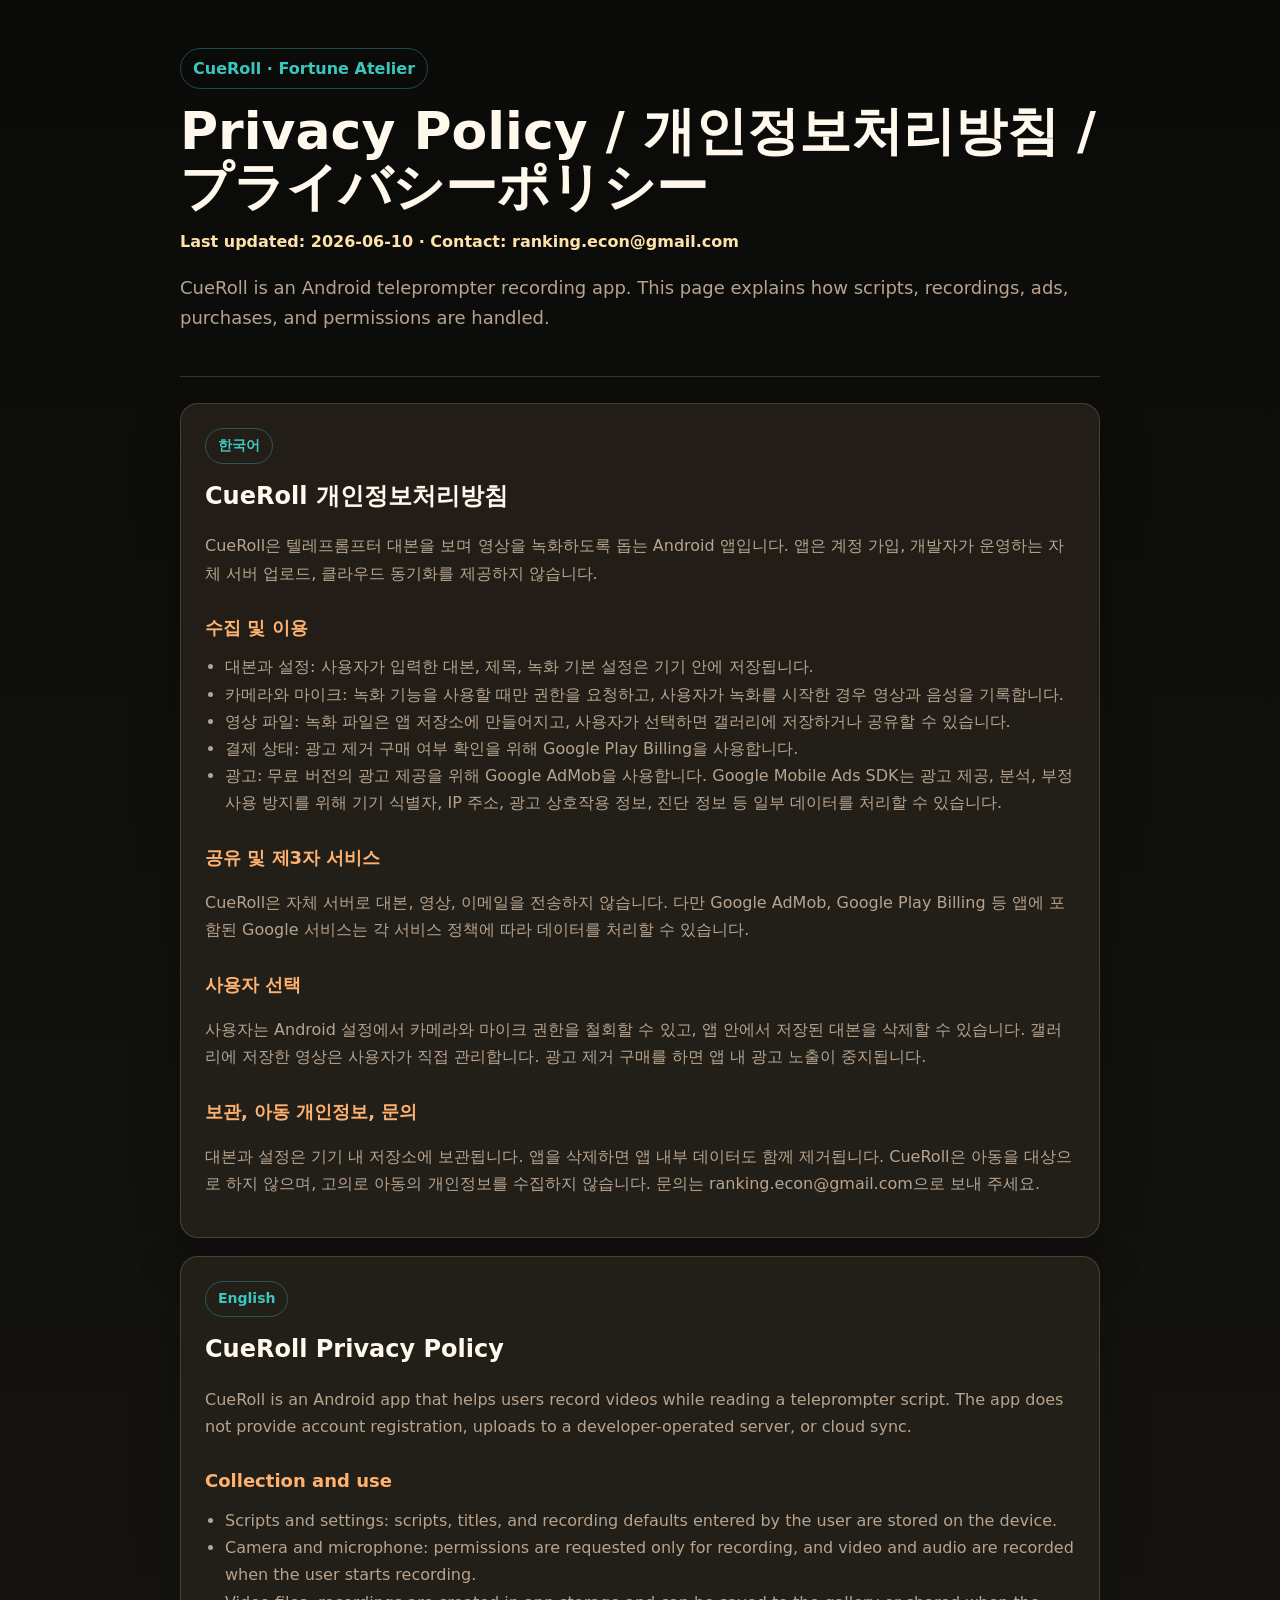
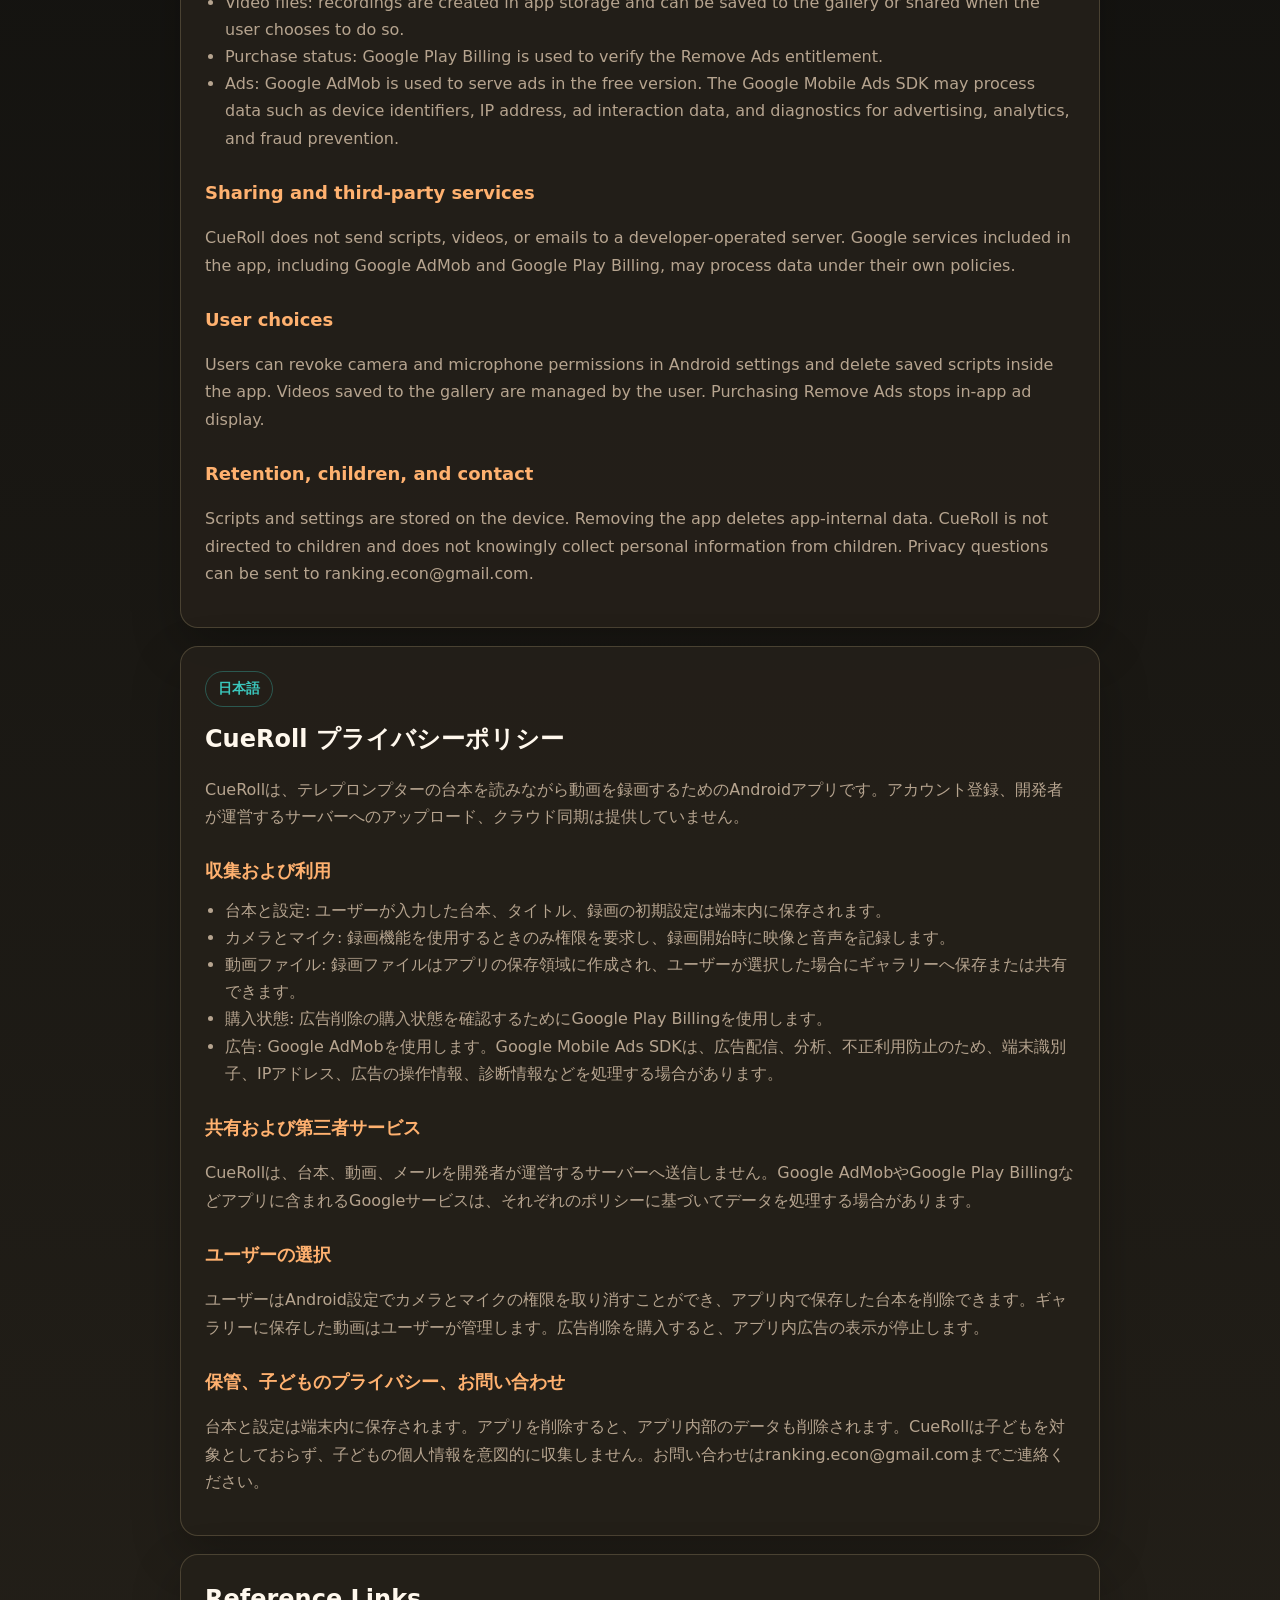
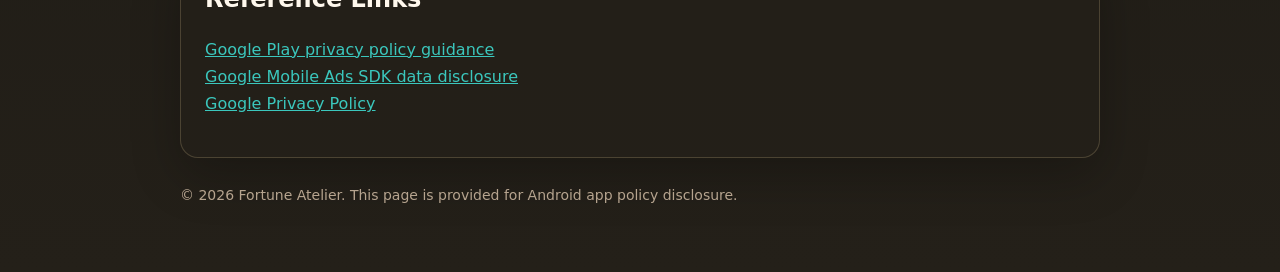
==== privacy/cueroll/index.html @ 60aeab27 "Add CueRoll privacy policy page" ====
<!doctype html>
<html lang="ko">
<head>
  <meta charset="utf-8">
  <meta name="viewport" content="width=device-width, initial-scale=1">
  <meta name="description" content="CueRoll 개인정보처리방침. Fortune Atelier가 제공하는 Android 텔레프롬프터 녹화 앱의 데이터 처리 안내입니다.">
  <link rel="canonical" href="https://raw5062-droid.github.io/privacy/cueroll/">
  <title>CueRoll 개인정보처리방침</title>
  <style>
    :root { color-scheme: dark; --bg:#141310; --deep:#0a0b09; --panel:#242019; --panel2:#2e281f; --line:rgba(255,226,168,.18); --text:#fff8ed; --muted:#b6a48f; --accent:#ffb16f; --primary:#ffe2a8; --teal:#3bc7bd; font-family:Inter,system-ui,-apple-system,BlinkMacSystemFont,"Segoe UI",sans-serif; }
    * { box-sizing:border-box; }
    body { margin:0; background:linear-gradient(180deg,var(--deep) 0%,var(--bg) 44%,var(--panel) 100%); color:var(--text); line-height:1.7; }
    main { width:min(920px,calc(100% - 32px)); margin:0 auto; padding:48px 0 64px; }
    header { margin-bottom:26px; padding-bottom:24px; border-bottom:1px solid var(--line); }
    .eyebrow { display:inline-flex; margin:0 0 14px; padding:6px 12px; border:1px solid rgba(59,199,189,.34); border-radius:999px; color:var(--teal); font-weight:800; }
    h1 { margin:0 0 12px; font-size:clamp(32px,6vw,52px); line-height:1.08; letter-spacing:0; }
    h2 { margin:0 0 12px; font-size:24px; letter-spacing:0; }
    h3 { margin:26px 0 8px; color:var(--accent); font-size:18px; letter-spacing:0; }
    p, li { color:var(--muted); }
    a { color:var(--teal); }
    .meta { margin:0; color:var(--primary); font-weight:700; }
    .lead { font-size:18px; }
    .card { margin:18px 0; padding:24px; background:rgba(36,32,25,.92); border:1px solid var(--line); border-radius:18px; box-shadow:0 18px 50px rgba(0,0,0,.24); }
    .language { display:inline-flex; margin-bottom:12px; padding:5px 12px; border:1px solid rgba(59,199,189,.34); border-radius:999px; color:var(--teal); font-size:14px; font-weight:800; }
    ul { margin:10px 0 0 20px; padding:0; }
    footer { margin-top:26px; color:var(--muted); font-size:14px; }
  </style>
</head>
<body>
  <main>
    <header>
      <p class="eyebrow">CueRoll · Fortune Atelier</p>
      <h1>Privacy Policy / 개인정보처리방침 / プライバシーポリシー</h1>
      <p class="meta">Last updated: 2026-06-10 · Contact: ranking.econ@gmail.com</p>
      <p class="lead">CueRoll is an Android teleprompter recording app. This page explains how scripts, recordings, ads, purchases, and permissions are handled.</p>
    </header>

    <section class="card" lang="ko">
      <span class="language">한국어</span>
      <h2>CueRoll 개인정보처리방침</h2>
      <p>CueRoll은 텔레프롬프터 대본을 보며 영상을 녹화하도록 돕는 Android 앱입니다. 앱은 계정 가입, 개발자가 운영하는 자체 서버 업로드, 클라우드 동기화를 제공하지 않습니다.</p>
      <h3>수집 및 이용</h3>
      <ul>
        <li>대본과 설정: 사용자가 입력한 대본, 제목, 녹화 기본 설정은 기기 안에 저장됩니다.</li>
        <li>카메라와 마이크: 녹화 기능을 사용할 때만 권한을 요청하고, 사용자가 녹화를 시작한 경우 영상과 음성을 기록합니다.</li>
        <li>영상 파일: 녹화 파일은 앱 저장소에 만들어지고, 사용자가 선택하면 갤러리에 저장하거나 공유할 수 있습니다.</li>
        <li>결제 상태: 광고 제거 구매 여부 확인을 위해 Google Play Billing을 사용합니다.</li>
        <li>광고: 무료 버전의 광고 제공을 위해 Google AdMob을 사용합니다. Google Mobile Ads SDK는 광고 제공, 분석, 부정 사용 방지를 위해 기기 식별자, IP 주소, 광고 상호작용 정보, 진단 정보 등 일부 데이터를 처리할 수 있습니다.</li>
      </ul>
      <h3>공유 및 제3자 서비스</h3>
      <p>CueRoll은 자체 서버로 대본, 영상, 이메일을 전송하지 않습니다. 다만 Google AdMob, Google Play Billing 등 앱에 포함된 Google 서비스는 각 서비스 정책에 따라 데이터를 처리할 수 있습니다.</p>
      <h3>사용자 선택</h3>
      <p>사용자는 Android 설정에서 카메라와 마이크 권한을 철회할 수 있고, 앱 안에서 저장된 대본을 삭제할 수 있습니다. 갤러리에 저장한 영상은 사용자가 직접 관리합니다. 광고 제거 구매를 하면 앱 내 광고 노출이 중지됩니다.</p>
      <h3>보관, 아동 개인정보, 문의</h3>
      <p>대본과 설정은 기기 내 저장소에 보관됩니다. 앱을 삭제하면 앱 내부 데이터도 함께 제거됩니다. CueRoll은 아동을 대상으로 하지 않으며, 고의로 아동의 개인정보를 수집하지 않습니다. 문의는 ranking.econ@gmail.com으로 보내 주세요.</p>
    </section>

    <section class="card" lang="en">
      <span class="language">English</span>
      <h2>CueRoll Privacy Policy</h2>
      <p>CueRoll is an Android app that helps users record videos while reading a teleprompter script. The app does not provide account registration, uploads to a developer-operated server, or cloud sync.</p>
      <h3>Collection and use</h3>
      <ul>
        <li>Scripts and settings: scripts, titles, and recording defaults entered by the user are stored on the device.</li>
        <li>Camera and microphone: permissions are requested only for recording, and video and audio are recorded when the user starts recording.</li>
        <li>Video files: recordings are created in app storage and can be saved to the gallery or shared when the user chooses to do so.</li>
        <li>Purchase status: Google Play Billing is used to verify the Remove Ads entitlement.</li>
        <li>Ads: Google AdMob is used to serve ads in the free version. The Google Mobile Ads SDK may process data such as device identifiers, IP address, ad interaction data, and diagnostics for advertising, analytics, and fraud prevention.</li>
      </ul>
      <h3>Sharing and third-party services</h3>
      <p>CueRoll does not send scripts, videos, or emails to a developer-operated server. Google services included in the app, including Google AdMob and Google Play Billing, may process data under their own policies.</p>
      <h3>User choices</h3>
      <p>Users can revoke camera and microphone permissions in Android settings and delete saved scripts inside the app. Videos saved to the gallery are managed by the user. Purchasing Remove Ads stops in-app ad display.</p>
      <h3>Retention, children, and contact</h3>
      <p>Scripts and settings are stored on the device. Removing the app deletes app-internal data. CueRoll is not directed to children and does not knowingly collect personal information from children. Privacy questions can be sent to ranking.econ@gmail.com.</p>
    </section>

    <section class="card" lang="ja">
      <span class="language">日本語</span>
      <h2>CueRoll プライバシーポリシー</h2>
      <p>CueRollは、テレプロンプターの台本を読みながら動画を録画するためのAndroidアプリです。アカウント登録、開発者が運営するサーバーへのアップロード、クラウド同期は提供していません。</p>
      <h3>収集および利用</h3>
      <ul>
        <li>台本と設定: ユーザーが入力した台本、タイトル、録画の初期設定は端末内に保存されます。</li>
        <li>カメラとマイク: 録画機能を使用するときのみ権限を要求し、録画開始時に映像と音声を記録します。</li>
        <li>動画ファイル: 録画ファイルはアプリの保存領域に作成され、ユーザーが選択した場合にギャラリーへ保存または共有できます。</li>
        <li>購入状態: 広告削除の購入状態を確認するためにGoogle Play Billingを使用します。</li>
        <li>広告: Google AdMobを使用します。Google Mobile Ads SDKは、広告配信、分析、不正利用防止のため、端末識別子、IPアドレス、広告の操作情報、診断情報などを処理する場合があります。</li>
      </ul>
      <h3>共有および第三者サービス</h3>
      <p>CueRollは、台本、動画、メールを開発者が運営するサーバーへ送信しません。Google AdMobやGoogle Play Billingなどアプリに含まれるGoogleサービスは、それぞれのポリシーに基づいてデータを処理する場合があります。</p>
      <h3>ユーザーの選択</h3>
      <p>ユーザーはAndroid設定でカメラとマイクの権限を取り消すことができ、アプリ内で保存した台本を削除できます。ギャラリーに保存した動画はユーザーが管理します。広告削除を購入すると、アプリ内広告の表示が停止します。</p>
      <h3>保管、子どものプライバシー、お問い合わせ</h3>
      <p>台本と設定は端末内に保存されます。アプリを削除すると、アプリ内部のデータも削除されます。CueRollは子どもを対象としておらず、子どもの個人情報を意図的に収集しません。お問い合わせはranking.econ@gmail.comまでご連絡ください。</p>
    </section>

    <section class="card">
      <h2>Reference Links</h2>
      <p><a href="https://support.google.com/googleplay/android-developer/answer/9859455">Google Play privacy policy guidance</a><br>
      <a href="https://developers.google.com/admob/android/privacy/play-data-disclosure">Google Mobile Ads SDK data disclosure</a><br>
      <a href="https://policies.google.com/privacy">Google Privacy Policy</a></p>
    </section>

    <footer>© 2026 Fortune Atelier. This page is provided for Android app policy disclosure.</footer>
  </main>
</body>
</html>
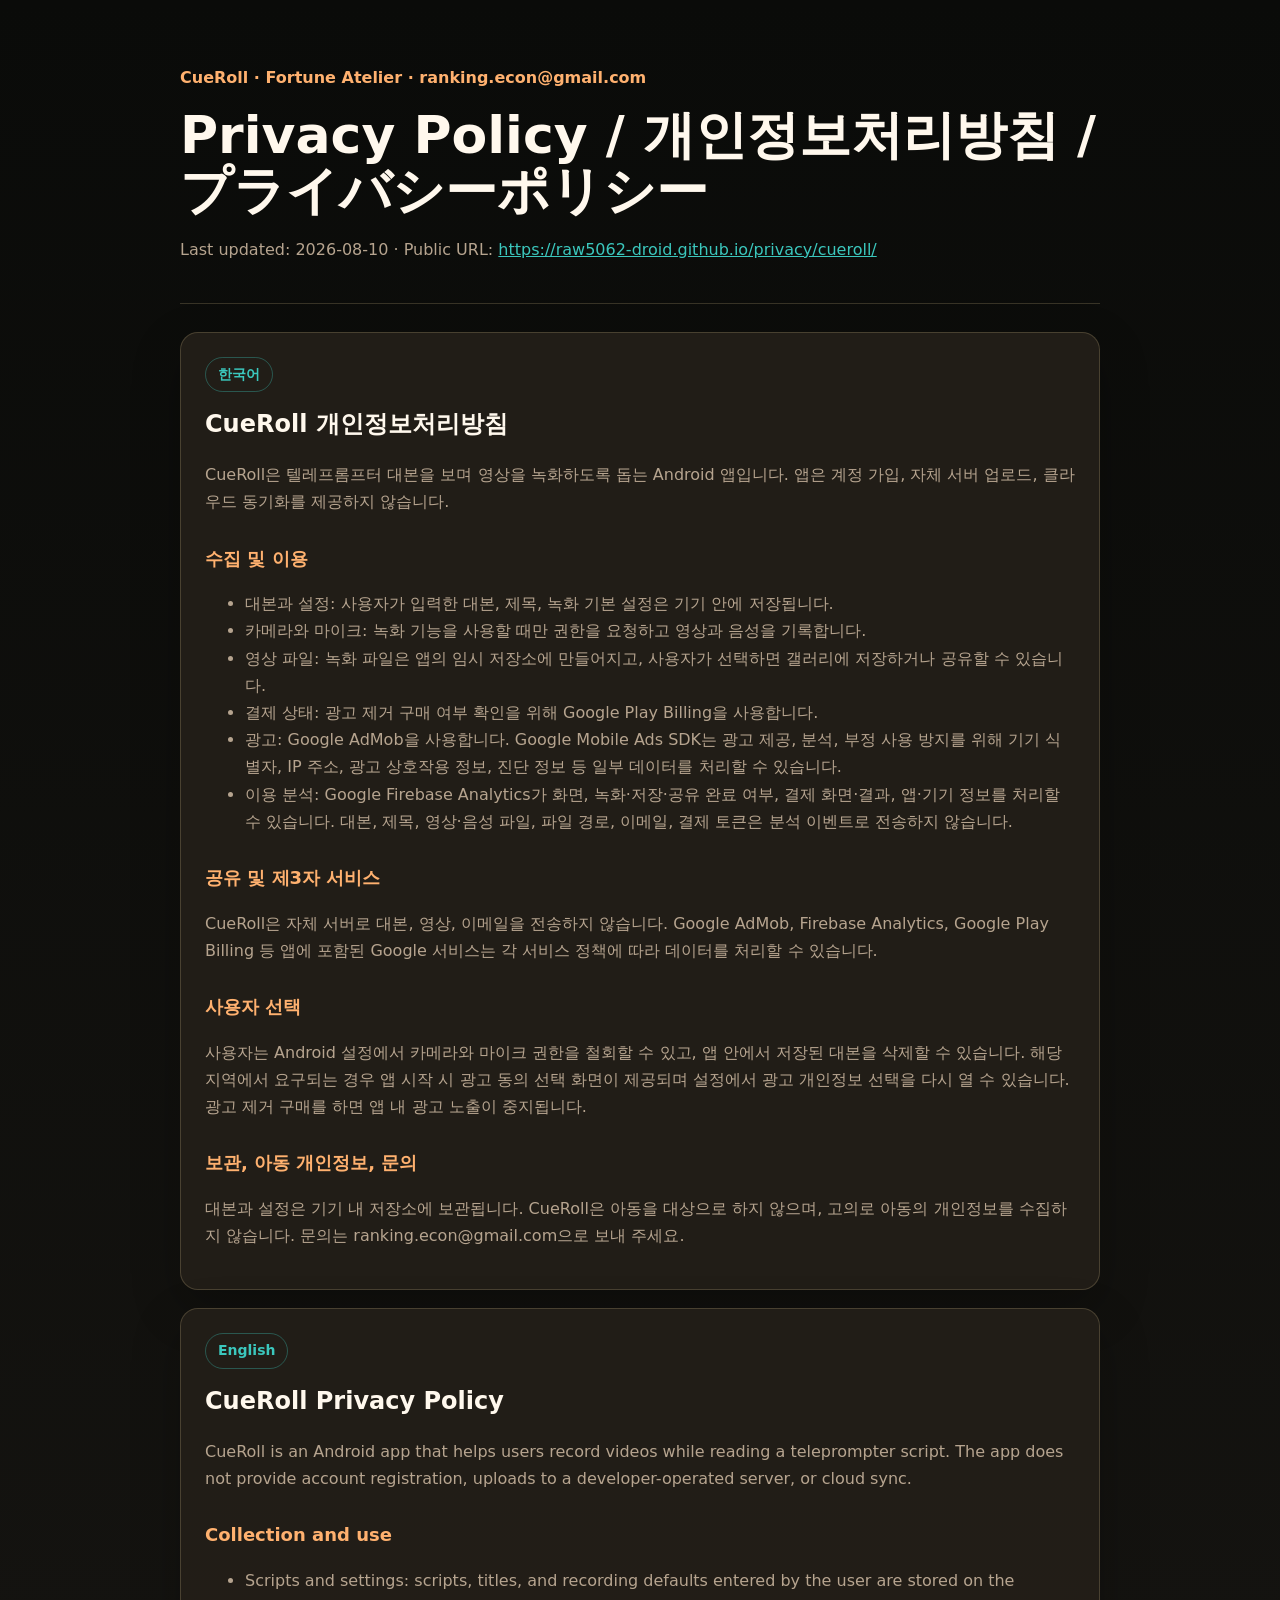
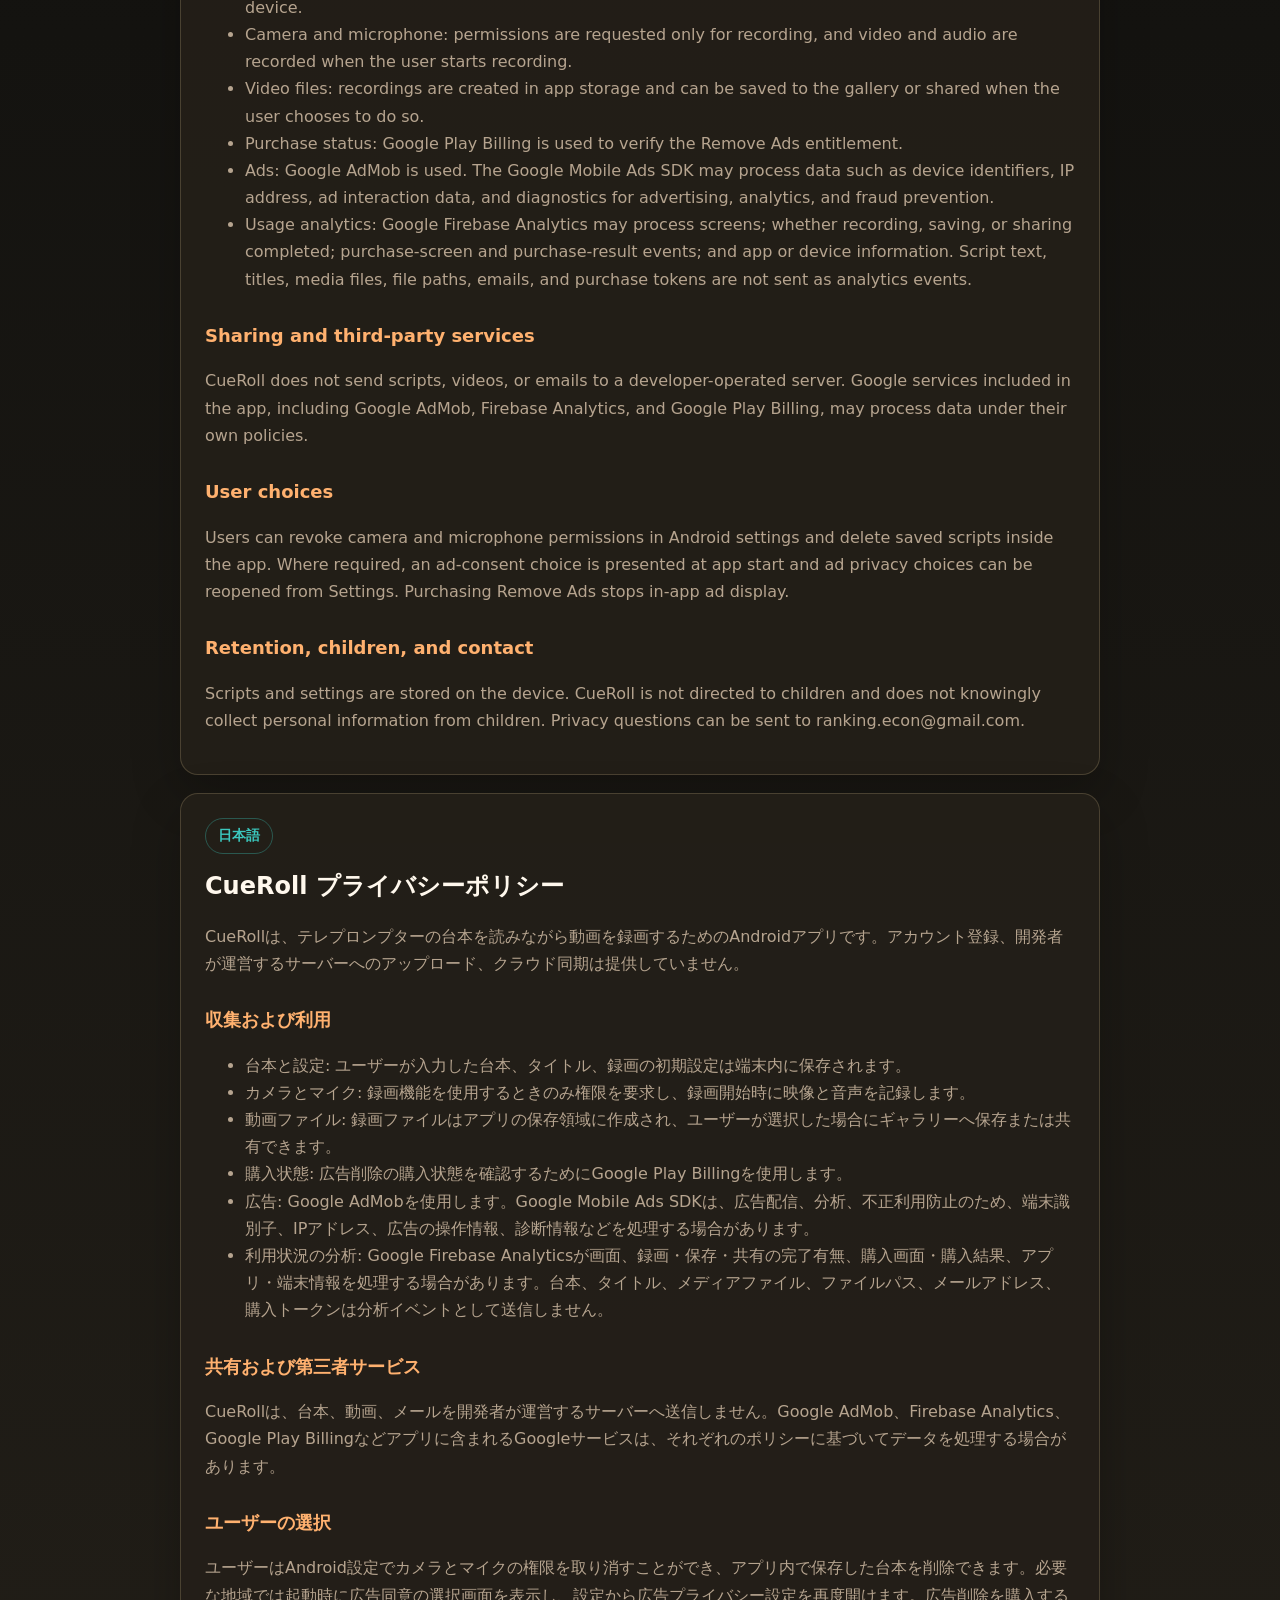
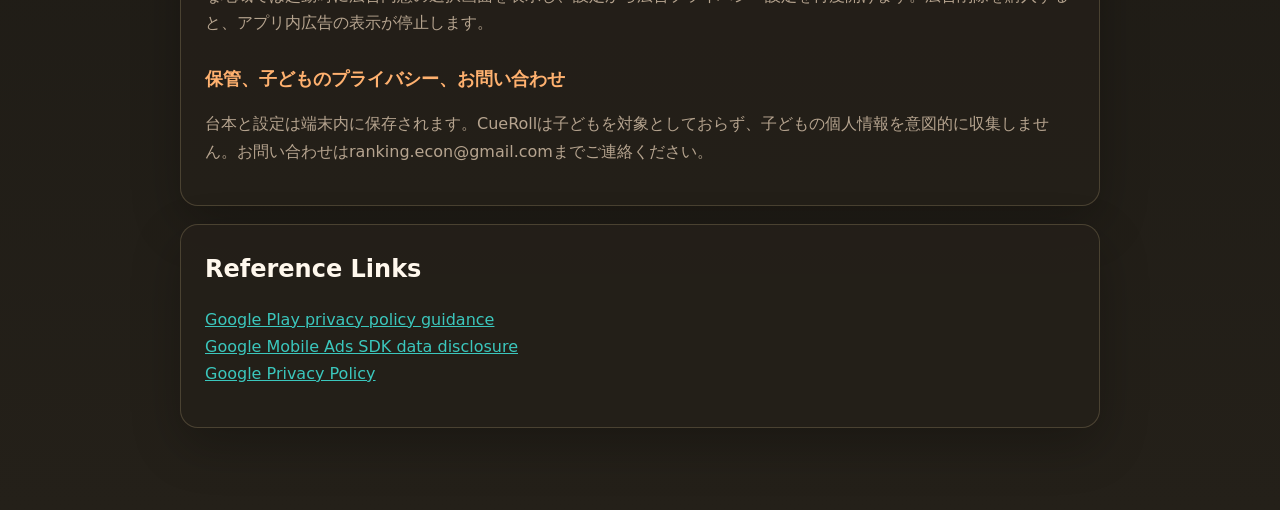
==== commit 5a4e9ef7: "docs: update CueRoll privacy disclosure" ====
--- a/privacy/cueroll/index.html
+++ b/privacy/cueroll/index.html
@@ -3,56 +3,107 @@
 <head>
   <meta charset="utf-8">
   <meta name="viewport" content="width=device-width, initial-scale=1">
-  <meta name="description" content="CueRoll 개인정보처리방침. Fortune Atelier가 제공하는 Android 텔레프롬프터 녹화 앱의 데이터 처리 안내입니다.">
+  <title>CueRoll Privacy Policy</title>
   <link rel="canonical" href="https://raw5062-droid.github.io/privacy/cueroll/">
-  <title>CueRoll 개인정보처리방침</title>
   <style>
-    :root { color-scheme: dark; --bg:#141310; --deep:#0a0b09; --panel:#242019; --panel2:#2e281f; --line:rgba(255,226,168,.18); --text:#fff8ed; --muted:#b6a48f; --accent:#ffb16f; --primary:#ffe2a8; --teal:#3bc7bd; font-family:Inter,system-ui,-apple-system,BlinkMacSystemFont,"Segoe UI",sans-serif; }
-    * { box-sizing:border-box; }
-    body { margin:0; background:linear-gradient(180deg,var(--deep) 0%,var(--bg) 44%,var(--panel) 100%); color:var(--text); line-height:1.7; }
-    main { width:min(920px,calc(100% - 32px)); margin:0 auto; padding:48px 0 64px; }
-    header { margin-bottom:26px; padding-bottom:24px; border-bottom:1px solid var(--line); }
-    .eyebrow { display:inline-flex; margin:0 0 14px; padding:6px 12px; border:1px solid rgba(59,199,189,.34); border-radius:999px; color:var(--teal); font-weight:800; }
-    h1 { margin:0 0 12px; font-size:clamp(32px,6vw,52px); line-height:1.08; letter-spacing:0; }
-    h2 { margin:0 0 12px; font-size:24px; letter-spacing:0; }
-    h3 { margin:26px 0 8px; color:var(--accent); font-size:18px; letter-spacing:0; }
-    p, li { color:var(--muted); }
-    a { color:var(--teal); }
-    .meta { margin:0; color:var(--primary); font-weight:700; }
-    .lead { font-size:18px; }
-    .card { margin:18px 0; padding:24px; background:rgba(36,32,25,.92); border:1px solid var(--line); border-radius:18px; box-shadow:0 18px 50px rgba(0,0,0,.24); }
-    .language { display:inline-flex; margin-bottom:12px; padding:5px 12px; border:1px solid rgba(59,199,189,.34); border-radius:999px; color:var(--teal); font-size:14px; font-weight:800; }
-    ul { margin:10px 0 0 20px; padding:0; }
-    footer { margin-top:26px; color:var(--muted); font-size:14px; }
+    :root {
+      color-scheme: dark;
+      --bg: #141310;
+      --panel: #242019;
+      --line: rgba(255, 226, 168, .18);
+      --text: #fff8ed;
+      --muted: #b6a48f;
+      --accent: #ffb16f;
+      --teal: #3bc7bd;
+    }
+    * { box-sizing: border-box; }
+    body {
+      margin: 0;
+      font-family: Inter, system-ui, -apple-system, BlinkMacSystemFont, "Segoe UI", sans-serif;
+      background: linear-gradient(180deg, #0a0b09 0%, var(--bg) 44%, #242019 100%);
+      color: var(--text);
+      line-height: 1.7;
+    }
+    main {
+      width: min(920px, calc(100% - 32px));
+      margin: 0 auto;
+      padding: 48px 0 64px;
+    }
+    header {
+      margin-bottom: 28px;
+      border-bottom: 1px solid var(--line);
+      padding-bottom: 24px;
+    }
+    h1 {
+      margin: 0 0 12px;
+      font-size: clamp(32px, 6vw, 52px);
+      line-height: 1.08;
+      letter-spacing: 0;
+    }
+    h2 {
+      margin: 0 0 14px;
+      font-size: 24px;
+      letter-spacing: 0;
+    }
+    h3 {
+      color: var(--accent);
+      margin: 28px 0 8px;
+      font-size: 18px;
+      letter-spacing: 0;
+    }
+    p, li { color: var(--muted); }
+    a { color: var(--teal); }
+    .meta {
+      color: var(--accent);
+      font-weight: 700;
+    }
+    .card {
+      background: rgba(36, 32, 25, .9);
+      border: 1px solid var(--line);
+      border-radius: 18px;
+      padding: 24px;
+      margin: 18px 0;
+      box-shadow: 0 18px 50px rgba(0, 0, 0, .24);
+    }
+    .language {
+      display: inline-flex;
+      color: var(--teal);
+      border: 1px solid rgba(59, 199, 189, .34);
+      border-radius: 999px;
+      padding: 5px 12px;
+      margin-bottom: 12px;
+      font-size: 14px;
+      font-weight: 700;
+    }
   </style>
 </head>
 <body>
   <main>
     <header>
-      <p class="eyebrow">CueRoll · Fortune Atelier</p>
+      <p class="meta">CueRoll · Fortune Atelier · ranking.econ@gmail.com</p>
       <h1>Privacy Policy / 개인정보처리방침 / プライバシーポリシー</h1>
-      <p class="meta">Last updated: 2026-06-10 · Contact: ranking.econ@gmail.com</p>
-      <p class="lead">CueRoll is an Android teleprompter recording app. This page explains how scripts, recordings, ads, purchases, and permissions are handled.</p>
+      <p>Last updated: 2026-08-10 · Public URL: <a href="https://raw5062-droid.github.io/privacy/cueroll/">https://raw5062-droid.github.io/privacy/cueroll/</a></p>
     </header>
 
     <section class="card" lang="ko">
       <span class="language">한국어</span>
       <h2>CueRoll 개인정보처리방침</h2>
-      <p>CueRoll은 텔레프롬프터 대본을 보며 영상을 녹화하도록 돕는 Android 앱입니다. 앱은 계정 가입, 개발자가 운영하는 자체 서버 업로드, 클라우드 동기화를 제공하지 않습니다.</p>
+      <p>CueRoll은 텔레프롬프터 대본을 보며 영상을 녹화하도록 돕는 Android 앱입니다. 앱은 계정 가입, 자체 서버 업로드, 클라우드 동기화를 제공하지 않습니다.</p>
       <h3>수집 및 이용</h3>
       <ul>
         <li>대본과 설정: 사용자가 입력한 대본, 제목, 녹화 기본 설정은 기기 안에 저장됩니다.</li>
-        <li>카메라와 마이크: 녹화 기능을 사용할 때만 권한을 요청하고, 사용자가 녹화를 시작한 경우 영상과 음성을 기록합니다.</li>
-        <li>영상 파일: 녹화 파일은 앱 저장소에 만들어지고, 사용자가 선택하면 갤러리에 저장하거나 공유할 수 있습니다.</li>
+        <li>카메라와 마이크: 녹화 기능을 사용할 때만 권한을 요청하고 영상과 음성을 기록합니다.</li>
+        <li>영상 파일: 녹화 파일은 앱의 임시 저장소에 만들어지고, 사용자가 선택하면 갤러리에 저장하거나 공유할 수 있습니다.</li>
         <li>결제 상태: 광고 제거 구매 여부 확인을 위해 Google Play Billing을 사용합니다.</li>
-        <li>광고: 무료 버전의 광고 제공을 위해 Google AdMob을 사용합니다. Google Mobile Ads SDK는 광고 제공, 분석, 부정 사용 방지를 위해 기기 식별자, IP 주소, 광고 상호작용 정보, 진단 정보 등 일부 데이터를 처리할 수 있습니다.</li>
+        <li>광고: Google AdMob을 사용합니다. Google Mobile Ads SDK는 광고 제공, 분석, 부정 사용 방지를 위해 기기 식별자, IP 주소, 광고 상호작용 정보, 진단 정보 등 일부 데이터를 처리할 수 있습니다.</li>
+        <li>이용 분석: Google Firebase Analytics가 화면, 녹화·저장·공유 완료 여부, 결제 화면·결과, 앱·기기 정보를 처리할 수 있습니다. 대본, 제목, 영상·음성 파일, 파일 경로, 이메일, 결제 토큰은 분석 이벤트로 전송하지 않습니다.</li>
       </ul>
       <h3>공유 및 제3자 서비스</h3>
-      <p>CueRoll은 자체 서버로 대본, 영상, 이메일을 전송하지 않습니다. 다만 Google AdMob, Google Play Billing 등 앱에 포함된 Google 서비스는 각 서비스 정책에 따라 데이터를 처리할 수 있습니다.</p>
+      <p>CueRoll은 자체 서버로 대본, 영상, 이메일을 전송하지 않습니다. Google AdMob, Firebase Analytics, Google Play Billing 등 앱에 포함된 Google 서비스는 각 서비스 정책에 따라 데이터를 처리할 수 있습니다.</p>
       <h3>사용자 선택</h3>
-      <p>사용자는 Android 설정에서 카메라와 마이크 권한을 철회할 수 있고, 앱 안에서 저장된 대본을 삭제할 수 있습니다. 갤러리에 저장한 영상은 사용자가 직접 관리합니다. 광고 제거 구매를 하면 앱 내 광고 노출이 중지됩니다.</p>
+      <p>사용자는 Android 설정에서 카메라와 마이크 권한을 철회할 수 있고, 앱 안에서 저장된 대본을 삭제할 수 있습니다. 해당 지역에서 요구되는 경우 앱 시작 시 광고 동의 선택 화면이 제공되며 설정에서 광고 개인정보 선택을 다시 열 수 있습니다. 광고 제거 구매를 하면 앱 내 광고 노출이 중지됩니다.</p>
       <h3>보관, 아동 개인정보, 문의</h3>
-      <p>대본과 설정은 기기 내 저장소에 보관됩니다. 앱을 삭제하면 앱 내부 데이터도 함께 제거됩니다. CueRoll은 아동을 대상으로 하지 않으며, 고의로 아동의 개인정보를 수집하지 않습니다. 문의는 ranking.econ@gmail.com으로 보내 주세요.</p>
+      <p>대본과 설정은 기기 내 저장소에 보관됩니다. CueRoll은 아동을 대상으로 하지 않으며, 고의로 아동의 개인정보를 수집하지 않습니다. 문의는 ranking.econ@gmail.com으로 보내 주세요.</p>
     </section>
 
     <section class="card" lang="en">
@@ -65,14 +116,15 @@
         <li>Camera and microphone: permissions are requested only for recording, and video and audio are recorded when the user starts recording.</li>
         <li>Video files: recordings are created in app storage and can be saved to the gallery or shared when the user chooses to do so.</li>
         <li>Purchase status: Google Play Billing is used to verify the Remove Ads entitlement.</li>
-        <li>Ads: Google AdMob is used to serve ads in the free version. The Google Mobile Ads SDK may process data such as device identifiers, IP address, ad interaction data, and diagnostics for advertising, analytics, and fraud prevention.</li>
+        <li>Ads: Google AdMob is used. The Google Mobile Ads SDK may process data such as device identifiers, IP address, ad interaction data, and diagnostics for advertising, analytics, and fraud prevention.</li>
+        <li>Usage analytics: Google Firebase Analytics may process screens; whether recording, saving, or sharing completed; purchase-screen and purchase-result events; and app or device information. Script text, titles, media files, file paths, emails, and purchase tokens are not sent as analytics events.</li>
       </ul>
       <h3>Sharing and third-party services</h3>
-      <p>CueRoll does not send scripts, videos, or emails to a developer-operated server. Google services included in the app, including Google AdMob and Google Play Billing, may process data under their own policies.</p>
+      <p>CueRoll does not send scripts, videos, or emails to a developer-operated server. Google services included in the app, including Google AdMob, Firebase Analytics, and Google Play Billing, may process data under their own policies.</p>
       <h3>User choices</h3>
-      <p>Users can revoke camera and microphone permissions in Android settings and delete saved scripts inside the app. Videos saved to the gallery are managed by the user. Purchasing Remove Ads stops in-app ad display.</p>
+      <p>Users can revoke camera and microphone permissions in Android settings and delete saved scripts inside the app. Where required, an ad-consent choice is presented at app start and ad privacy choices can be reopened from Settings. Purchasing Remove Ads stops in-app ad display.</p>
       <h3>Retention, children, and contact</h3>
-      <p>Scripts and settings are stored on the device. Removing the app deletes app-internal data. CueRoll is not directed to children and does not knowingly collect personal information from children. Privacy questions can be sent to ranking.econ@gmail.com.</p>
+      <p>Scripts and settings are stored on the device. CueRoll is not directed to children and does not knowingly collect personal information from children. Privacy questions can be sent to ranking.econ@gmail.com.</p>
     </section>
 
     <section class="card" lang="ja">
@@ -86,23 +138,25 @@
         <li>動画ファイル: 録画ファイルはアプリの保存領域に作成され、ユーザーが選択した場合にギャラリーへ保存または共有できます。</li>
         <li>購入状態: 広告削除の購入状態を確認するためにGoogle Play Billingを使用します。</li>
         <li>広告: Google AdMobを使用します。Google Mobile Ads SDKは、広告配信、分析、不正利用防止のため、端末識別子、IPアドレス、広告の操作情報、診断情報などを処理する場合があります。</li>
+        <li>利用状況の分析: Google Firebase Analyticsが画面、録画・保存・共有の完了有無、購入画面・購入結果、アプリ・端末情報を処理する場合があります。台本、タイトル、メディアファイル、ファイルパス、メールアドレス、購入トークンは分析イベントとして送信しません。</li>
       </ul>
       <h3>共有および第三者サービス</h3>
-      <p>CueRollは、台本、動画、メールを開発者が運営するサーバーへ送信しません。Google AdMobやGoogle Play Billingなどアプリに含まれるGoogleサービスは、それぞれのポリシーに基づいてデータを処理する場合があります。</p>
+      <p>CueRollは、台本、動画、メールを開発者が運営するサーバーへ送信しません。Google AdMob、Firebase Analytics、Google Play Billingなどアプリに含まれるGoogleサービスは、それぞれのポリシーに基づいてデータを処理する場合があります。</p>
       <h3>ユーザーの選択</h3>
-      <p>ユーザーはAndroid設定でカメラとマイクの権限を取り消すことができ、アプリ内で保存した台本を削除できます。ギャラリーに保存した動画はユーザーが管理します。広告削除を購入すると、アプリ内広告の表示が停止します。</p>
+      <p>ユーザーはAndroid設定でカメラとマイクの権限を取り消すことができ、アプリ内で保存した台本を削除できます。必要な地域では起動時に広告同意の選択画面を表示し、設定から広告プライバシー設定を再度開けます。広告削除を購入すると、アプリ内広告の表示が停止します。</p>
       <h3>保管、子どものプライバシー、お問い合わせ</h3>
-      <p>台本と設定は端末内に保存されます。アプリを削除すると、アプリ内部のデータも削除されます。CueRollは子どもを対象としておらず、子どもの個人情報を意図的に収集しません。お問い合わせはranking.econ@gmail.comまでご連絡ください。</p>
+      <p>台本と設定は端末内に保存されます。CueRollは子どもを対象としておらず、子どもの個人情報を意図的に収集しません。お問い合わせはranking.econ@gmail.comまでご連絡ください。</p>
     </section>
 
     <section class="card">
       <h2>Reference Links</h2>
-      <p><a href="https://support.google.com/googleplay/android-developer/answer/9859455">Google Play privacy policy guidance</a><br>
-      <a href="https://developers.google.com/admob/android/privacy/play-data-disclosure">Google Mobile Ads SDK data disclosure</a><br>
-      <a href="https://policies.google.com/privacy">Google Privacy Policy</a></p>
+      <p>
+        <a href="https://support.google.com/googleplay/android-developer/answer/9859455">Google Play privacy policy guidance</a><br>
+        <a href="https://developers.google.com/admob/android/privacy/play-data-disclosure">Google Mobile Ads SDK data disclosure</a><br>
+        <a href="https://policies.google.com/privacy">Google Privacy Policy</a>
+      </p>
     </section>
-
-    <footer>© 2026 Fortune Atelier. This page is provided for Android app policy disclosure.</footer>
   </main>
 </body>
 </html>
+
